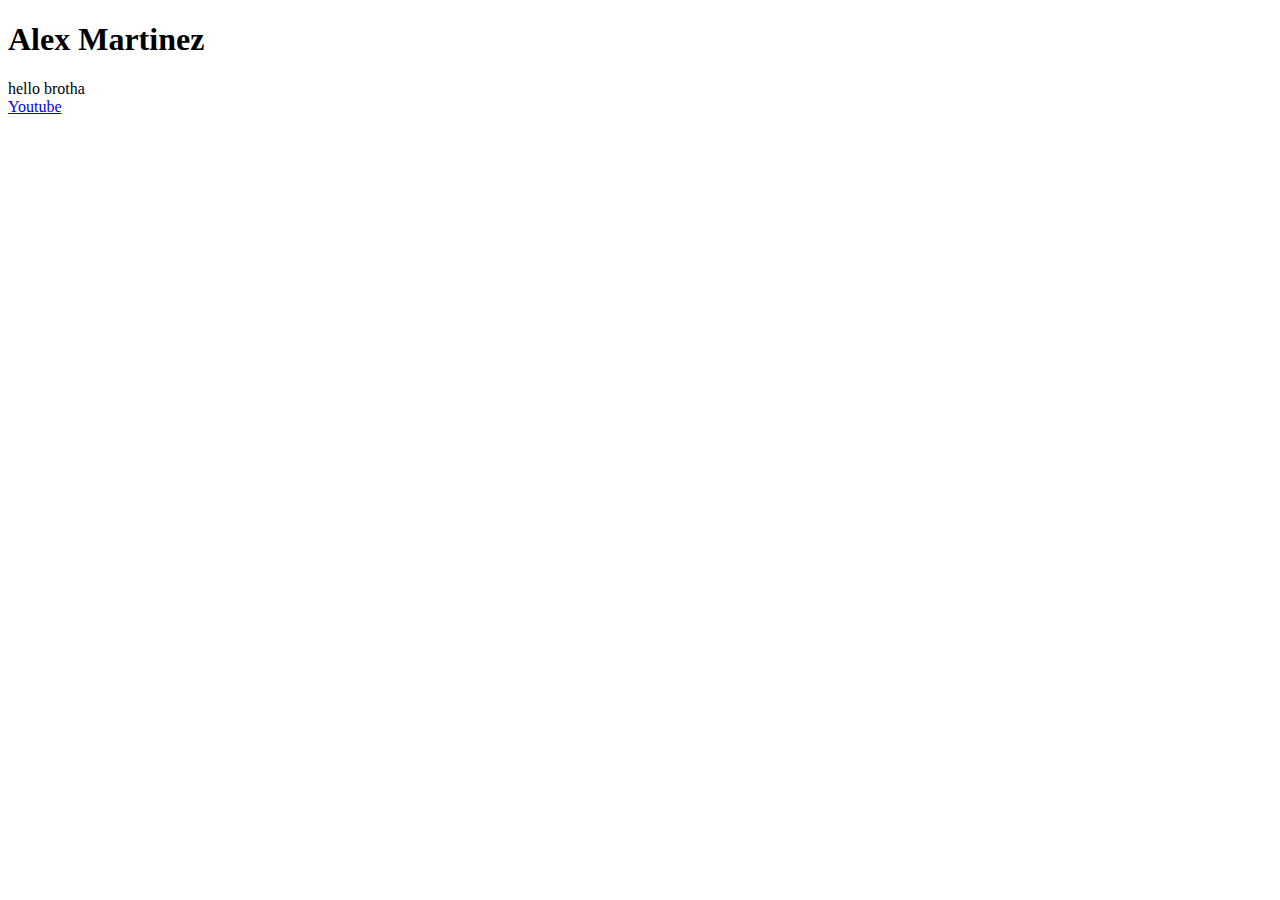
==== index.html @ d7d97933 "bruh1" ====
<!DOCTYPE html> 
<html>
    <head>
        <title>Alex Martinez</title>
    </head>
    <header>
        <nav>
            
        </nav>
    </header>
    <main>
        <article>
            <section>
                <h1>Alex Martinez</h1>
                hello brotha
            </section>
            <section>
                <aside>
                    <a href="https://www.youtube.com/channel/UCYdqijX3FPsWGmn98QFz0Zw">Youtube</a>

                </aside>
            </section>
        </article>
    </main>

</html>
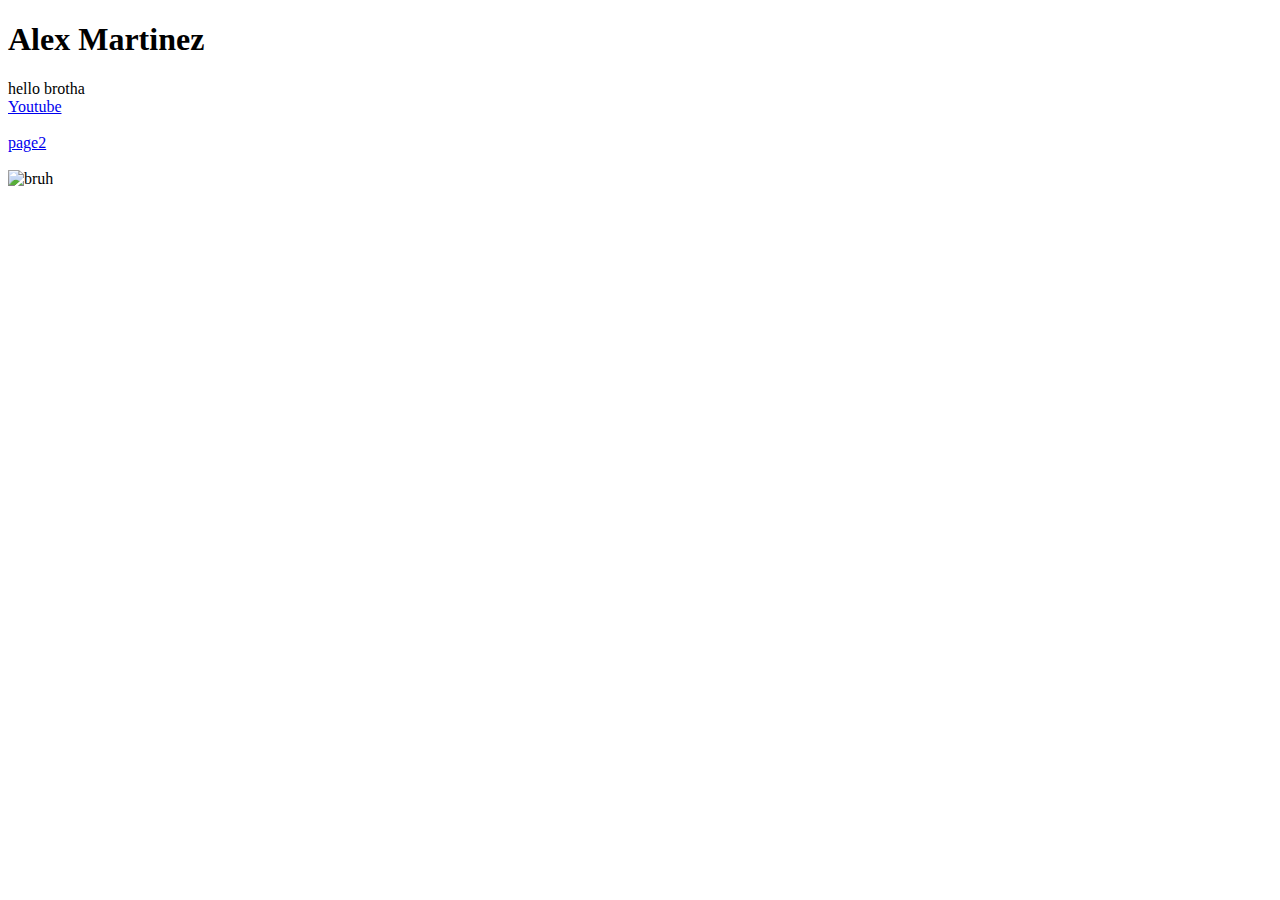
==== commit 29b21570: "progress" ====
--- a/index.html
+++ b/index.html
@@ -18,6 +18,10 @@
                 <aside>
                     <a href="https://www.youtube.com/channel/UCYdqijX3FPsWGmn98QFz0Zw">Youtube</a>
 
+                    <a href="page2.html"><br><br>page2</br></br></a>
+                </aside>
+                <aside>
+                    <img width ="100" height ="100" src = "https://i.natgeofe.com/n/548467d8-c5f1-4551-9f58-6817a8d2c45e/NationalGeographic_2572187_3x4.jpg" alt = "bruh">
                 </aside>
             </section>
         </article>
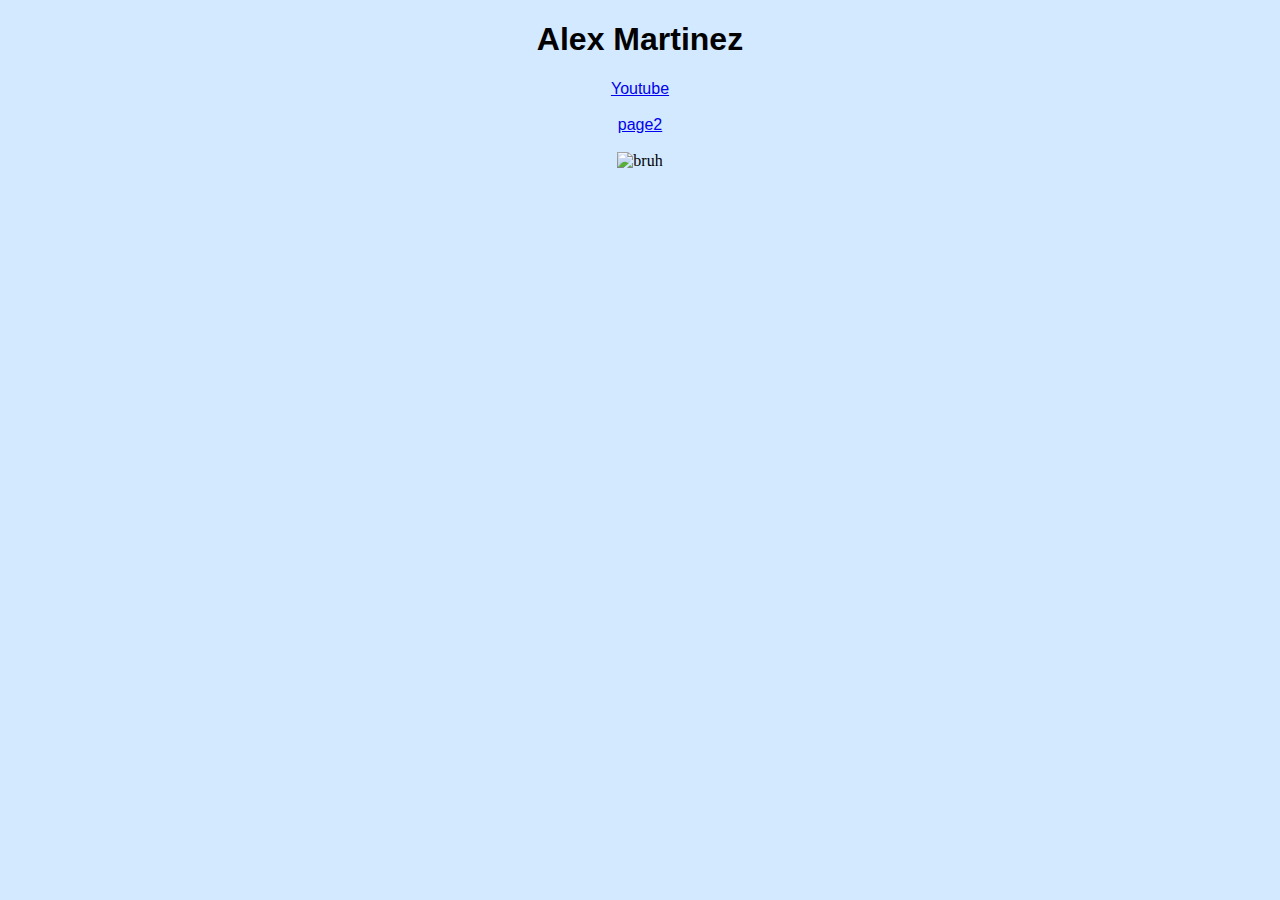
==== commit d03cac84: "added font" ====
--- a/index.html
+++ b/index.html
@@ -1,29 +1,27 @@
 <!DOCTYPE html> 
-<html>
+<html style="background-color: rgba(205, 231, 255, 0.904);">
     <head>
         <title>Alex Martinez</title>
     </head>
-    <header>
-        <nav>
-            
-        </nav>
-    </header>
     <main>
         <article>
             <section>
-                <h1>Alex Martinez</h1>
-                hello brotha
+                <center><div>
+                    <h1 style="font-size: xx-large; font-family: Arial, Helvetica, sans-serif ;">Alex Martinez</h1>
+                </center></div>
             </section>
+            <center><div>
             <section>
                 <aside>
-                    <a href="https://www.youtube.com/channel/UCYdqijX3FPsWGmn98QFz0Zw">Youtube</a>
+                    <a href="https://www.youtube.com/channel/UCYdqijX3FPsWGmn98QFz0Zw" style="font-family: Arial, Helvetica, sans-serif ;">Youtube</a>
 
-                    <a href="page2.html"><br><br>page2</br></br></a>
+                    <a href="page2.html" style="font-family: Arial, Helvetica, sans-serif ;"><br><br>page2</br></br></a>
                 </aside>
                 <aside>
                     <img width ="100" height ="100" src = "https://i.natgeofe.com/n/548467d8-c5f1-4551-9f58-6817a8d2c45e/NationalGeographic_2572187_3x4.jpg" alt = "bruh">
                 </aside>
             </section>
+            </center></div>
         </article>
     </main>
 
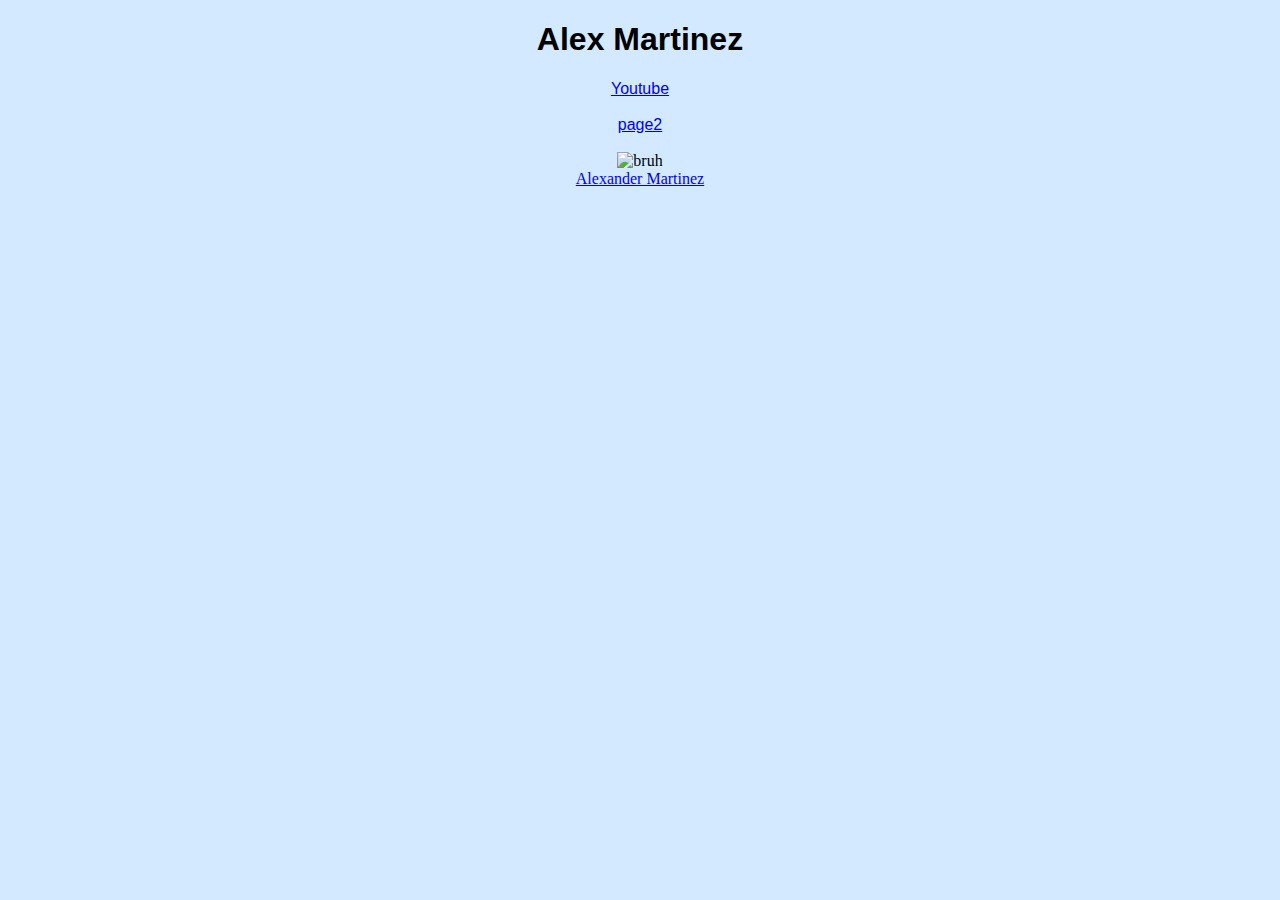
==== commit 4ae61e47: "Update index.html" ====
--- a/index.html
+++ b/index.html
@@ -3,6 +3,7 @@
     <head>
         <title>Alex Martinez</title>
     </head>
+    <script src="https://platform.linkedin.com/badges/js/profile.js" async defer type="text/javascript"></script>
     <main>
         <article>
             <section>
@@ -20,9 +21,12 @@
                 <aside>
                     <img width ="100" height ="100" src = "https://i.natgeofe.com/n/548467d8-c5f1-4551-9f58-6817a8d2c45e/NationalGeographic_2572187_3x4.jpg" alt = "bruh">
                 </aside>
+                <aside>
+                    <div class="badge-base LI-profile-badge" data-locale="en_US" data-size="medium" data-theme="light" data-type="VERTICAL" data-vanity="alexander-martinez2" data-version="v1"><a class="badge-base__link LI-simple-link" href="https://ca.linkedin.com/in/alexander-martinez2?trk=profile-badge">Alexander Martinez</a></div>
+                </aside>
             </section>
             </center></div>
         </article>
     </main>
 
-</html>+</html>
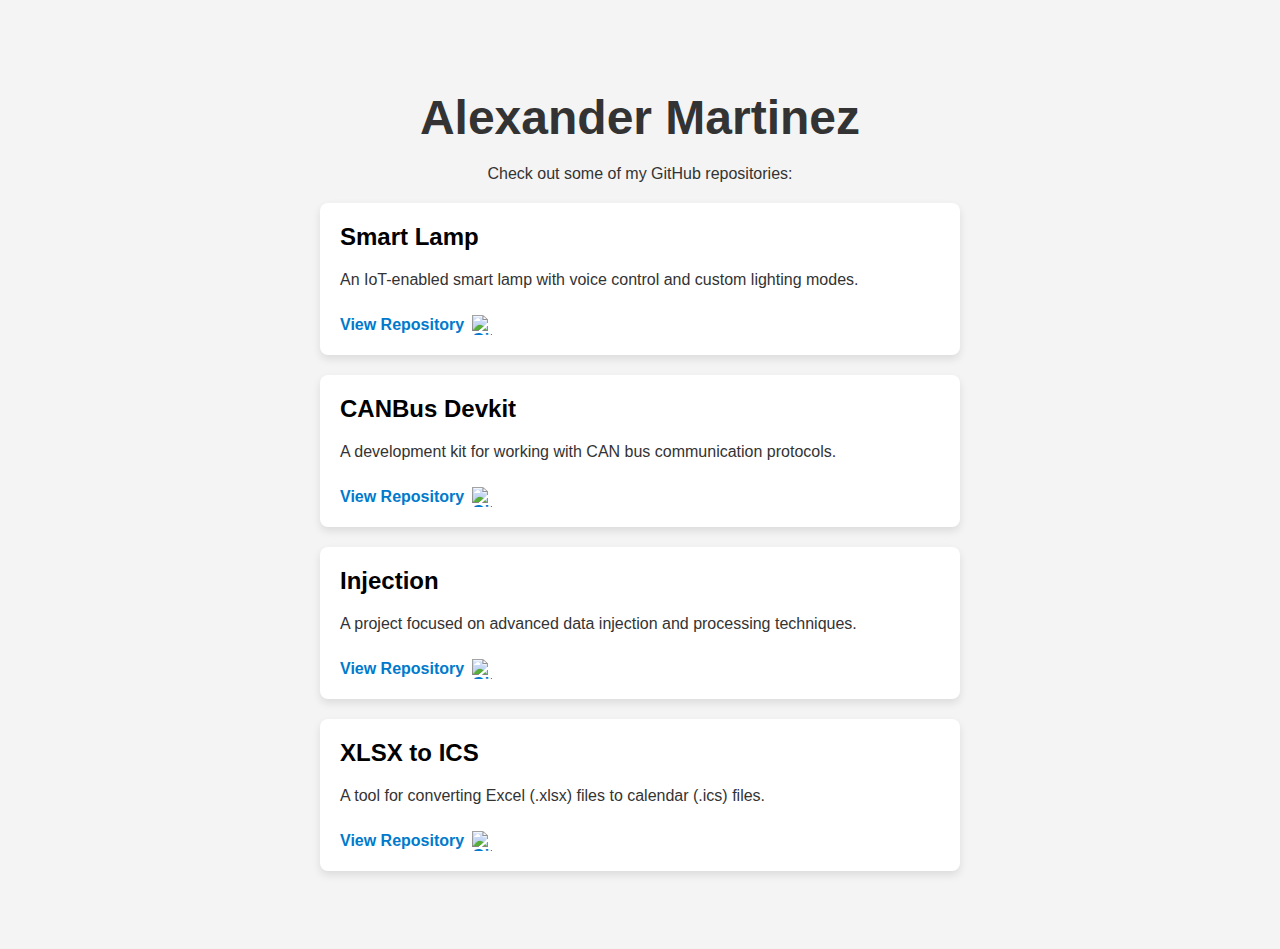
==== commit 02a0a4f5: "finally updated" ====
--- a/index.html
+++ b/index.html
@@ -1,32 +1,79 @@
-<!DOCTYPE html> 
-<html style="background-color: rgba(205, 231, 255, 0.904);">
-    <head>
-        <title>Alex Martinez</title>
-    </head>
-    <script src="https://platform.linkedin.com/badges/js/profile.js" async defer type="text/javascript"></script>
-    <main>
-        <article>
-            <section>
-                <center><div>
-                    <h1 style="font-size: xx-large; font-family: Arial, Helvetica, sans-serif ;">Alex Martinez</h1>
-                </center></div>
-            </section>
-            <center><div>
-            <section>
-                <aside>
-                    <a href="https://www.youtube.com/channel/UCYdqijX3FPsWGmn98QFz0Zw" style="font-family: Arial, Helvetica, sans-serif ;">Youtube</a>
+<!DOCTYPE html>
+<html lang="en">
+<head>
+    <meta charset="UTF-8">
+    <meta name="viewport" content="width=device-width, initial-scale=1.0">
+    <title>Alexander Martinez</title>
+    <style>
+        body {
+            font-family: Arial, sans-serif;
+            background-color: #f4f4f4;
+            color: #333;
+            text-align: center;
+            padding: 50px;
+        }
+        h1 {
+            font-size: 3em;
+            margin-bottom: 20px;
+        }
+        .project-card {
+            background: white;
+            padding: 20px;
+            margin: 20px auto;
+            max-width: 600px;
+            text-align: left;
+            border-radius: 8px;
+            box-shadow: 0 4px 8px rgba(0,0,0,0.1);
+        }
+        .project-card h2 {
+            margin-top: 0;
+            color: #000;
+        }
+        .project-card a {
+            display: inline-flex;
+            align-items: center;
+            margin-top: 10px;
+            color: #007acc;
+            text-decoration: none;
+            font-weight: bold;
+        }
+        .project-card a img {
+            width: 20px;
+            height: 20px;
+            margin-left: 8px;
+        }
+        .project-card a:hover {
+            color: #005f99;
+        }
+    </style>
+</head>
+<body>
+    <h1>Alexander Martinez</h1>
+    <p>Check out some of my GitHub repositories:</p>
 
-                    <a href="page2.html" style="font-family: Arial, Helvetica, sans-serif ;"><br><br>page2</br></br></a>
-                </aside>
-                <aside>
-                    <img width ="100" height ="100" src = "https://i.natgeofe.com/n/548467d8-c5f1-4551-9f58-6817a8d2c45e/NationalGeographic_2572187_3x4.jpg" alt = "bruh">
-                </aside>
-                <aside>
-                    <div class="badge-base LI-profile-badge" data-locale="en_US" data-size="medium" data-theme="light" data-type="VERTICAL" data-vanity="alexander-martinez2" data-version="v1"><a class="badge-base__link LI-simple-link" href="https://ca.linkedin.com/in/alexander-martinez2?trk=profile-badge">Alexander Martinez</a></div>
-                </aside>
-            </section>
-            </center></div>
-        </article>
-    </main>
+    <div class="project-card">
+        <h2>Smart Lamp</h2>
+        <p>An IoT-enabled smart lamp with voice control and custom lighting modes.</p>
+        <a href="https://github.com/alexm35644/Smart_Lamp" target="_blank">View Repository <img src="https://github.githubassets.com/images/modules/logos_page/GitHub-Mark.png" alt="GitHub Logo"></a>
+    </div>
 
+    <div class="project-card">
+        <h2>CANBus Devkit</h2>
+        <p>A development kit for working with CAN bus communication protocols.</p>
+        <a href="https://github.com/alexm35644/CANBus_Devkit" target="_blank">View Repository <img src="https://github.githubassets.com/images/modules/logos_page/GitHub-Mark.png" alt="GitHub Logo"></a>
+    </div>
+
+    <div class="project-card">
+        <h2>Injection</h2>
+        <p>A project focused on advanced data injection and processing techniques.</p>
+        <a href="https://github.com/alexm35644/Injection" target="_blank">View Repository <img src="https://github.githubassets.com/images/modules/logos_page/GitHub-Mark.png" alt="GitHub Logo"></a>
+    </div>
+
+    <div class="project-card">
+        <h2>XLSX to ICS</h2>
+        <p>A tool for converting Excel (.xlsx) files to calendar (.ics) files.</p>
+        <a href="https://github.com/alexm35644/XLSX_to_ICS" target="_blank">View Repository <img src="https://github.githubassets.com/images/modules/logos_page/GitHub-Mark.png" alt="GitHub Logo"></a>
+    </div>
+
+</body>
 </html>
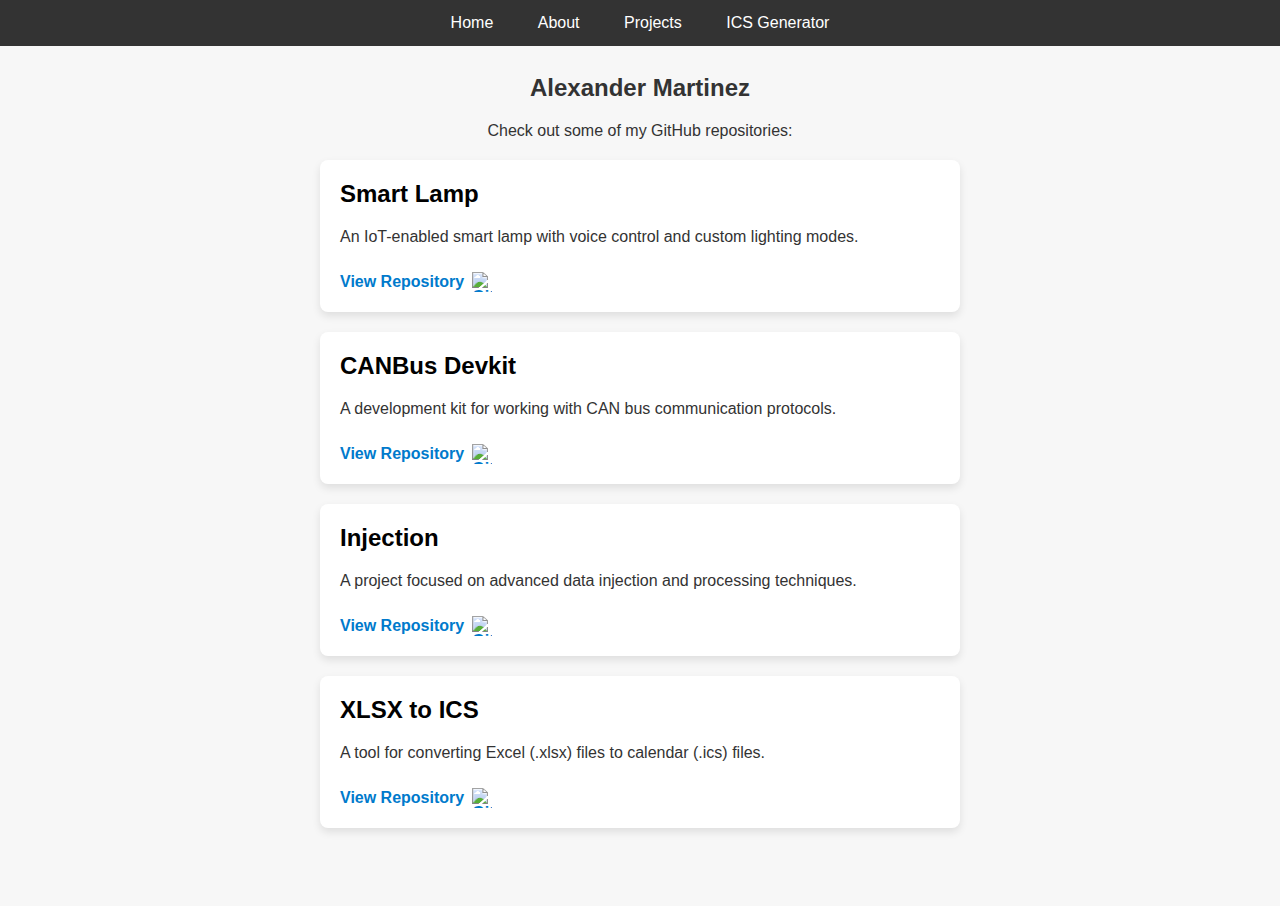
==== commit 784e04ef: "File Conversion page" ====
--- a/index.html
+++ b/index.html
@@ -4,53 +4,20 @@
     <meta charset="UTF-8">
     <meta name="viewport" content="width=device-width, initial-scale=1.0">
     <title>Alexander Martinez</title>
-    <style>
-        body {
-            font-family: Arial, sans-serif;
-            background-color: #f4f4f4;
-            color: #333;
-            text-align: center;
-            padding: 50px;
-        }
-        h1 {
-            font-size: 3em;
-            margin-bottom: 20px;
-        }
-        .project-card {
-            background: white;
-            padding: 20px;
-            margin: 20px auto;
-            max-width: 600px;
-            text-align: left;
-            border-radius: 8px;
-            box-shadow: 0 4px 8px rgba(0,0,0,0.1);
-        }
-        .project-card h2 {
-            margin-top: 0;
-            color: #000;
-        }
-        .project-card a {
-            display: inline-flex;
-            align-items: center;
-            margin-top: 10px;
-            color: #007acc;
-            text-decoration: none;
-            font-weight: bold;
-        }
-        .project-card a img {
-            width: 20px;
-            height: 20px;
-            margin-left: 8px;
-        }
-        .project-card a:hover {
-            color: #005f99;
-        }
-    </style>
+    <link rel="stylesheet" href="style.css"> <!-- Link to external CSS file -->
 </head>
 <body>
+    <nav>
+        <ul class="navbar">
+            <li><a href="index.html">Home</a></li> <!-- Link to homepage -->
+            <li><a href="about.html">About</a></li> <!-- Link to About page -->
+            <li><a href="projects.html">Projects</a></li> <!-- Link to Projects page -->
+            <li><a href="ICS.html">ICS Generator</a></li> <!-- Link to Projects page -->
+        </ul>
+      </nav>
+    
     <h1>Alexander Martinez</h1>
     <p>Check out some of my GitHub repositories:</p>
-
     <div class="project-card">
         <h2>Smart Lamp</h2>
         <p>An IoT-enabled smart lamp with voice control and custom lighting modes.</p>
@@ -75,5 +42,7 @@
         <a href="https://github.com/alexm35644/XLSX_to_ICS" target="_blank">View Repository <img src="https://github.githubassets.com/images/modules/logos_page/GitHub-Mark.png" alt="GitHub Logo"></a>
     </div>
 
+    
+
 </body>
 </html>
--- a/style.css
+++ b/style.css
@@ -0,0 +1,129 @@
+body {
+    font-family: Arial, sans-serif;
+    background-color: #f4f4f4;
+    color: #333;
+    text-align: center;
+    padding: 50px;
+}
+
+h1 {
+    font-size: 3em;
+    margin-bottom: 20px;
+}
+
+p1 {
+    text-align: center;
+}
+
+.project-card {
+    background: white;
+    padding: 20px;
+    margin: 20px auto;
+    max-width: 600px;
+    text-align: left;
+    border-radius: 8px;
+    box-shadow: 0 4px 8px rgba(0,0,0,0.1);
+}
+
+.project-card h2 {
+    margin-top: 0;
+    color: #000;
+}
+
+.project-card h3 {
+    margin-top: 0;
+    color: #000;
+    text-align: center;
+}
+
+.project-card a {
+    display: inline-flex;
+    align-items: center;
+    margin-top: 10px;
+    color: #007acc;
+    text-decoration: none;
+    font-weight: bold;
+}
+
+.project-card a img {
+    width: 20px;
+    height: 20px;
+    margin-left: 8px;
+}
+
+.project-card a:hover {
+    color: #005f99;
+}
+
+.navbar {
+    background-color: #333; /* Dark background for the nav */
+    overflow: hidden; /* Prevents any overflow */
+    text-align: center; /* Centers the links */
+    margin: 0;
+    padding: 0;
+  }
+  
+  .navbar li {
+    display: inline; /* Makes the links appear horizontally */
+  }
+  
+  .navbar a {
+    color: white; /* Text color */
+    padding: 14px 20px; /* Adds padding around the links */
+    text-decoration: none; /* Removes underline */
+    display: inline-block; /* Ensures links are block-like for easier styling */
+  }
+  
+  .navbar a:hover {
+    background-color: #ddd; /* Light background on hover */
+    color: black; /* Dark text on hover */
+  }
+  
+  /* Optional: Fixed position navbar at the top */
+  nav {
+    position: fixed;
+    width: 100%;
+    top: 0;
+    left: 0;
+    z-index: 1000; /* Ensures it stays on top of other content */
+  }
+
+  body {
+    font-family: Arial, sans-serif;
+    text-align: center;
+    background-color: #f7f7f7;
+  }
+  
+  .container {
+    max-width: 500px;
+    margin: 50px auto;
+    padding: 20px;
+    background-color: #ffffff;
+    box-shadow: 0px 0px 10px rgba(0, 0, 0, 0.1);
+  }
+  
+  h1 {
+    font-size: 24px;
+  }
+  
+  button, input[type="file"] {
+    background-color: #47A6F9;
+    color: white;
+    font-size: 18px;
+    padding: 10px 20px;
+    cursor: pointer;
+    border: none;
+    margin-top: 20px;
+  }
+  
+  button:hover, input[type="file"]:hover {
+    background-color: #4CAF50;
+  }
+  
+  #statusText {
+    margin-top: 20px;
+    font-size: 16px;
+    color: #333;
+  }
+
+  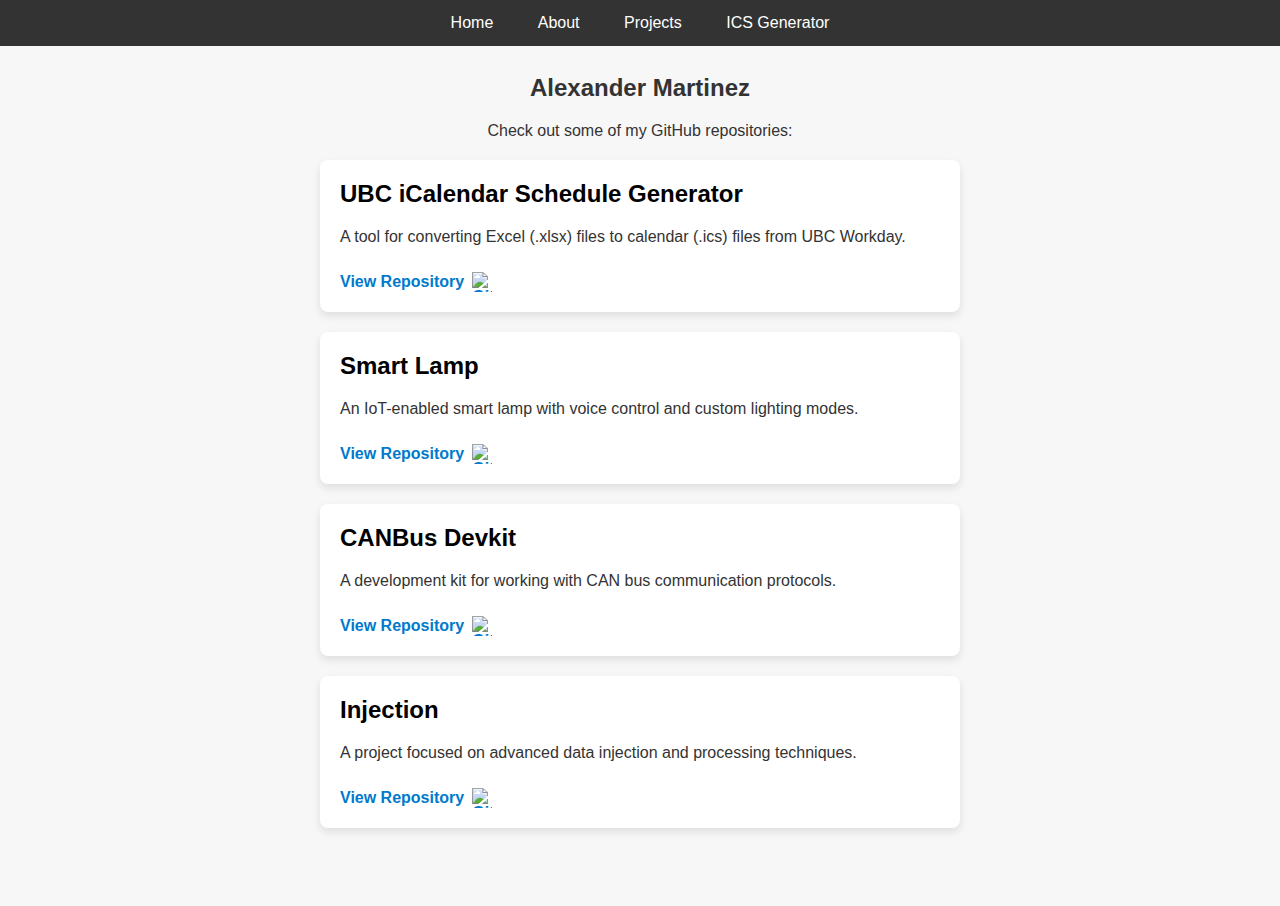
==== commit 6d6bdb48: "updated repo" ====
--- a/index.html
+++ b/index.html
@@ -18,6 +18,13 @@
     
     <h1>Alexander Martinez</h1>
     <p>Check out some of my GitHub repositories:</p>
+    
+    <div class="project-card">
+        <h2>UBC iCalendar Schedule Generator</h2>
+        <p>A tool for converting Excel (.xlsx) files to calendar (.ics) files from UBC Workday.</p>
+        <a href="https://github.com/alexm35644/XLSX_to_ICS" target="_blank">View Repository <img src="https://github.githubassets.com/images/modules/logos_page/GitHub-Mark.png" alt="GitHub Logo"></a>
+    </div>
+
     <div class="project-card">
         <h2>Smart Lamp</h2>
         <p>An IoT-enabled smart lamp with voice control and custom lighting modes.</p>
@@ -36,11 +43,7 @@
         <a href="https://github.com/alexm35644/Injection" target="_blank">View Repository <img src="https://github.githubassets.com/images/modules/logos_page/GitHub-Mark.png" alt="GitHub Logo"></a>
     </div>
 
-    <div class="project-card">
-        <h2>XLSX to ICS</h2>
-        <p>A tool for converting Excel (.xlsx) files to calendar (.ics) files.</p>
-        <a href="https://github.com/alexm35644/XLSX_to_ICS" target="_blank">View Repository <img src="https://github.githubassets.com/images/modules/logos_page/GitHub-Mark.png" alt="GitHub Logo"></a>
-    </div>
+    
 
     
 
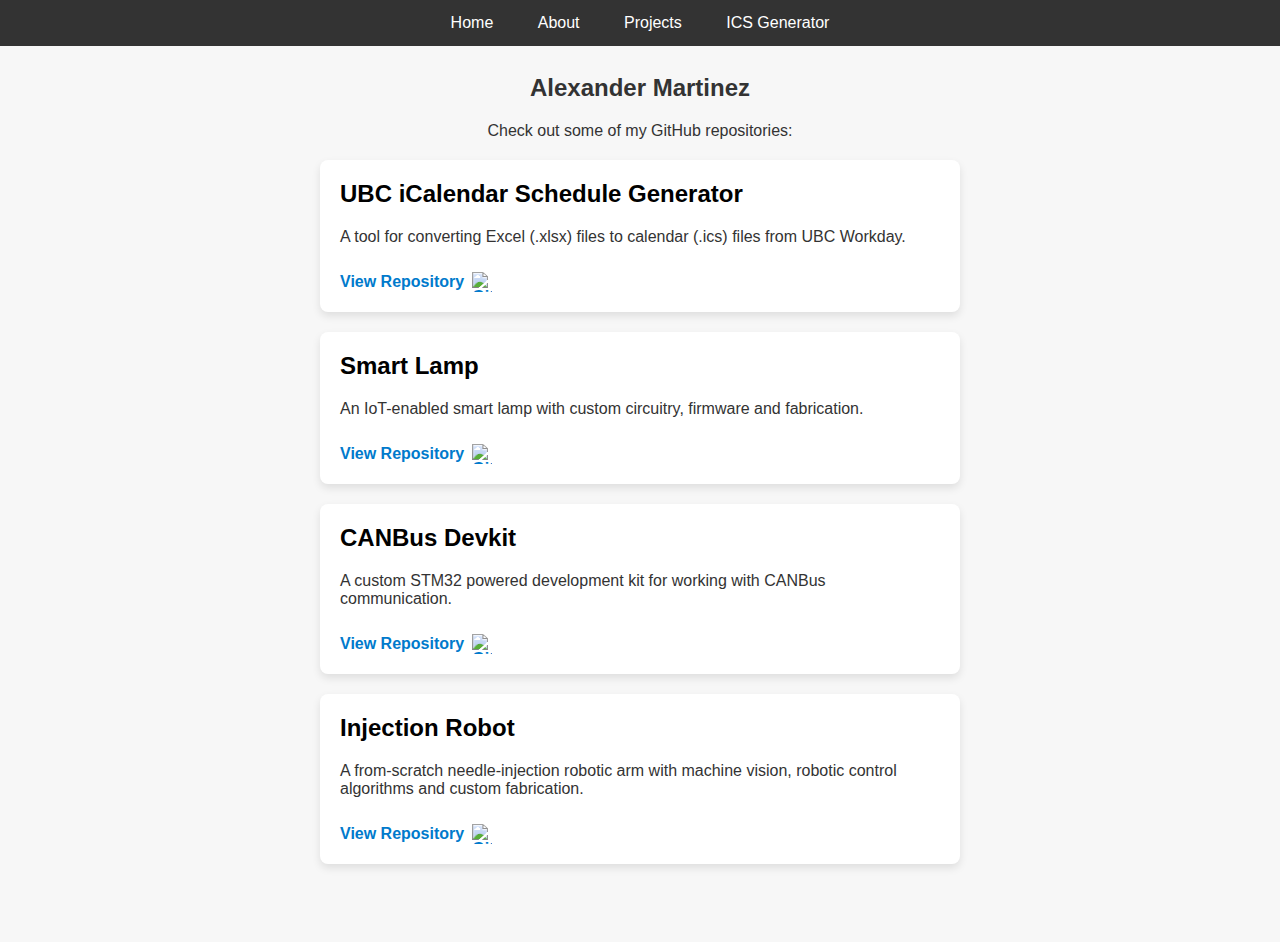
==== commit 471e4af4: "updated Repos" ====
--- a/index.html
+++ b/index.html
@@ -18,7 +18,7 @@
     
     <h1>Alexander Martinez</h1>
     <p>Check out some of my GitHub repositories:</p>
-    
+
     <div class="project-card">
         <h2>UBC iCalendar Schedule Generator</h2>
         <p>A tool for converting Excel (.xlsx) files to calendar (.ics) files from UBC Workday.</p>
@@ -27,25 +27,23 @@
 
     <div class="project-card">
         <h2>Smart Lamp</h2>
-        <p>An IoT-enabled smart lamp with voice control and custom lighting modes.</p>
+        <p>An IoT-enabled smart lamp with custom circuitry, firmware and fabrication.</p>
         <a href="https://github.com/alexm35644/Smart_Lamp" target="_blank">View Repository <img src="https://github.githubassets.com/images/modules/logos_page/GitHub-Mark.png" alt="GitHub Logo"></a>
     </div>
 
     <div class="project-card">
         <h2>CANBus Devkit</h2>
-        <p>A development kit for working with CAN bus communication protocols.</p>
+        <p>A custom STM32 powered development kit for working with CANBus communication.</p>
         <a href="https://github.com/alexm35644/CANBus_Devkit" target="_blank">View Repository <img src="https://github.githubassets.com/images/modules/logos_page/GitHub-Mark.png" alt="GitHub Logo"></a>
     </div>
 
     <div class="project-card">
-        <h2>Injection</h2>
-        <p>A project focused on advanced data injection and processing techniques.</p>
+        <h2>Injection Robot</h2>
+        <p>A from-scratch needle-injection robotic arm with machine vision, robotic control algorithms and custom fabrication.</p>
         <a href="https://github.com/alexm35644/Injection" target="_blank">View Repository <img src="https://github.githubassets.com/images/modules/logos_page/GitHub-Mark.png" alt="GitHub Logo"></a>
     </div>
 
-    
 
-    
 
 </body>
 </html>
